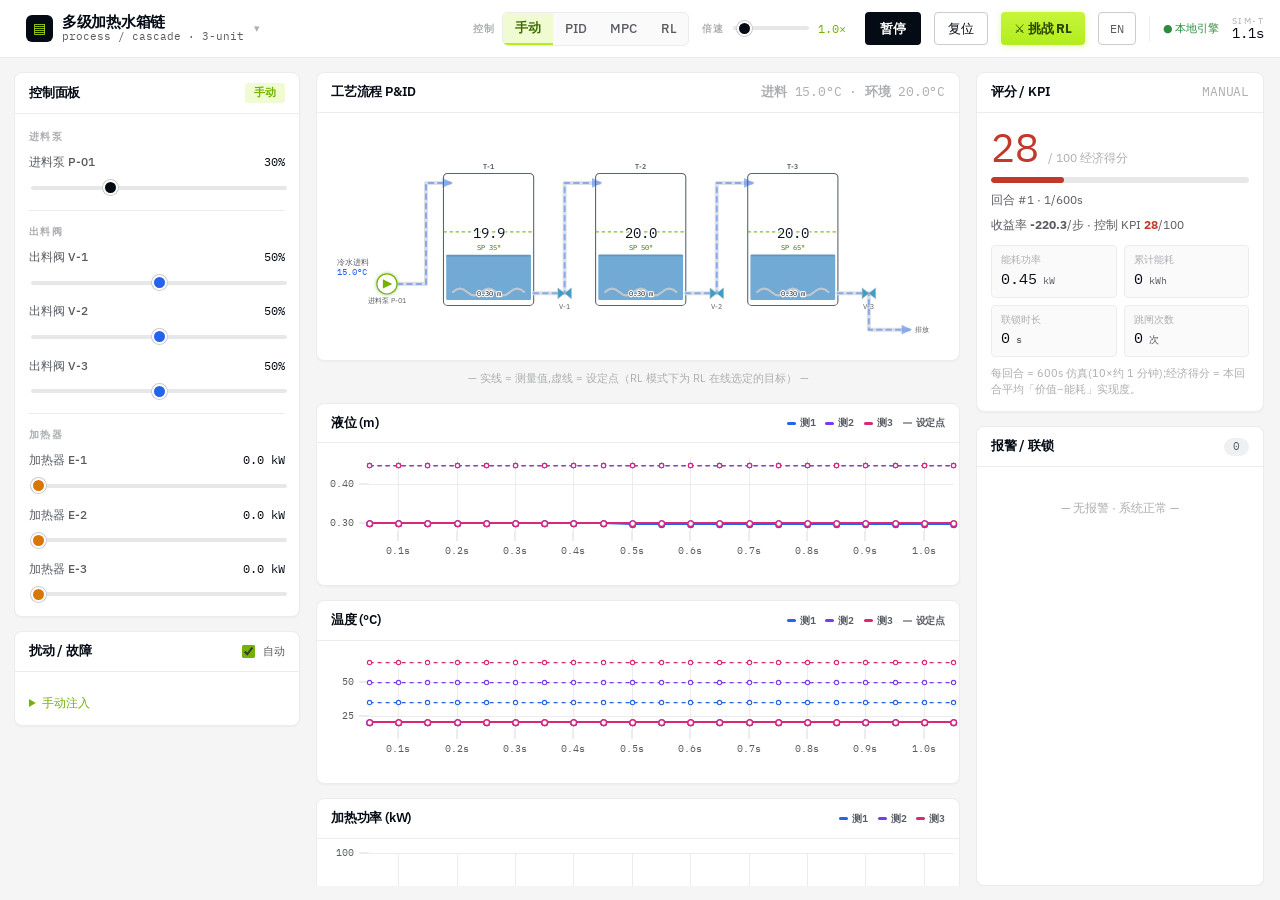
==== frontend/index.html @ 70535f4a "feat(heater): refinery fired-heater scenario #5 — outlet temp + fuel/O₂-trim optimization; remove fi" ====
<!DOCTYPE html>
<html lang="zh">
<head>
  <meta charset="UTF-8" />
  <meta name="viewport" content="width=device-width, initial-scale=1.0" />
  <title>AIO-Gym · 过程控制环境</title>
  <link rel="stylesheet" href="./vendor/uPlot.min.css" />
  <link rel="stylesheet" href="./css/tier0.css" />
  <link rel="stylesheet" href="./css/styles.css" />
</head>
<body>
  <!-- ===== Topbar (Header + Controls) ===== -->
  <header class="topbar">
    <!-- scenario switcher (doubles as the page title) -->
    <div class="scn-switch" id="scn-switch">
      <button class="scn-btn" id="scn-btn" aria-haspopup="true">
        <span class="scn-mark" id="scn-mark">◫</span>
        <span class="scn-titles">
          <span class="scn-name" id="scn-title">多级加热水箱链</span>
          <span class="scn-path mono" id="scn-path">process / heated-tank-cascade</span>
        </span>
        <span class="scn-chev">▾</span>
      </button>
      <div class="scn-menu" id="scenario-seg" hidden>
        <button data-scenario="cascade" class="active">
          <span class="mk">▤</span><span class="mt" data-zh="多级加热水箱链" data-en="Heated-Tank Cascade" data-ja="多段加熱タンクチェーン">多级加热水箱链</span>
        </button>
        <button data-scenario="quadruple">
          <span class="mk">◫</span><span class="mt" data-zh="四水箱过程" data-en="Quadruple-Tank" data-ja="4タンクプロセス">四水箱过程</span>
        </button>
        <button data-scenario="cstr">
          <span class="mk">⊚</span><span class="mt" data-zh="放热反应器 CSTR" data-en="Exothermic CSTR" data-ja="発熱反応器 CSTR">放热反应器 CSTR</span>
        </button>
        <button data-scenario="hvac">
          <span class="mk">⌂</span><span class="mt" data-zh="双区 HVAC 温控" data-en="Two-Zone HVAC" data-ja="2ゾーン HVAC 温度制御">双区 HVAC 温控</span>
        </button>
        <button data-scenario="heater">
          <span class="mk">♨</span><span class="mt" data-zh="管式加热炉" data-en="Fired Heater" data-ja="管式加熱炉">管式加热炉</span>
        </button>
      </div>
    </div>

    <div class="tb-spacer"></div>

    <div class="ctl-group">
      <span class="ctl-lbl" data-zh="控制" data-en="Mode" data-ja="制御">控制</span>
      <div class="seg" id="mode-seg" title="控制模式 / Control mode">
        <button data-mode="manual" class="active" data-zh="手动" data-en="Manual" data-ja="手動">手动</button>
        <button data-mode="pid">PID</button>
        <button data-mode="mpc" title="APC 风格多变量 MPC / APC-style MPC">MPC</button>
        <button data-mode="rl" title="RL 监督控制：RL 设定点 → PID / RL supervisory control">RL</button>
      </div>
    </div>

    <div class="tb-speed" title="仿真倍速 / Sim speed">
      <span class="ctl-lbl" data-zh="倍速" data-en="Speed" data-ja="速度">倍速</span>
      <input type="range" id="speed" min="0.5" max="10" step="0.5" value="1" />
      <span id="speed-val" class="mono">1.0×</span>
    </div>

    <button id="btn-run" class="btn-primary">暂停</button>
    <button id="btn-reset" class="btn-secondary" data-zh="复位" data-en="Reset" data-ja="リセット">复位</button>
    <a href="./challenge.html" class="challenge-link" title="人类 vs RL 小游戏 / Human vs RL game" data-zh="⚔ 挑战 RL" data-en="⚔ Beat the RL" data-ja="⚔ RL に挑戦">⚔ 挑战 RL</a>
    <button id="lang-btn" class="lang-btn" title="中文 / English">EN</button>

    <div class="tb-status">
      <span class="conn off" id="conn">● 连接中</span>
      <span class="clk"><span class="lbl">SIM-T</span><span id="clock" class="mono">0.0s</span></span>
    </div>
  </header>

  <!-- ===== Workspace ===== -->
  <main class="grid">
    <section class="col col-left">
      <div class="panel" id="control-panel">
        <div class="panel-h"><span data-zh="控制面板" data-en="Control" data-ja="制御パネル">控制面板</span><span id="control-sub" class="tag">手动</span></div>
        <div class="panel-b" id="control-body"></div>
      </div>
      <div class="panel" id="disturb-panel">
        <div class="panel-h"><span data-zh="扰动 / 故障" data-en="Disturbance / Fault" data-ja="外乱 / 故障">扰动 / 故障</span>
          <label class="auto-ev" title="周期性随机扰动/故障(冷进料阶跃、需求激增、设备故障)· periodic random disturbances"><input type="checkbox" id="auto-events" checked /> <span data-zh="自动" data-en="Auto" data-ja="自動">自动</span></label>
        </div>
        <div class="panel-b" id="disturb-body"></div>
      </div>
    </section>

    <section class="col col-center">
      <div class="panel schematic-panel">
        <div class="panel-h"><span data-zh="工艺流程 P&amp;ID" data-en="Process P&amp;ID" data-ja="プロセスフロー P&amp;ID">工艺流程 P&amp;ID</span><span id="env-readout" class="muted mono"></span></div>
        <div class="panel-b" id="schematic-host"></div>
      </div>
      <div class="charts" id="charts-host"></div>
    </section>

    <section class="col col-right">
      <div class="panel" id="score-panel">
        <div class="panel-h"><span data-zh="评分 / KPI" data-en="Score / KPI" data-ja="スコア / KPI">评分 / KPI</span><span id="score-mode" class="muted mono"></span></div>
        <div class="panel-b" id="score-body"></div>
      </div>
      <div class="panel alarm-panel">
        <div class="panel-h"><span data-zh="报警 / 联锁" data-en="Alarms / Interlocks" data-ja="アラーム / インターロック">报警 / 联锁</span><span id="alarm-count" class="badge">0</span></div>
        <div class="panel-b" id="alarm-body"><div class="no-alarm">— 无报警 —</div></div>
      </div>
    </section>
  </main>

  <div id="toast-host" class="toast-host"></div>

  <script src="./vendor/uPlot.iife.min.js"></script>
  <script type="module" src="./js/app.js?v=19"></script>
</body>
</html>
---- frontend/vendor/uPlot.min.css ----
.uplot, .uplot *, .uplot *::before, .uplot *::after {box-sizing: border-box;}.uplot {font-family: system-ui, -apple-system, "Segoe UI", Roboto, "Helvetica Neue", Arial, "Noto Sans", sans-serif, "Apple Color Emoji", "Segoe UI Emoji", "Segoe UI Symbol", "Noto Color Emoji";line-height: 1.5;width: min-content;}.u-title {text-align: center;font-size: 18px;font-weight: bold;}.u-wrap {position: relative;user-select: none;}.u-over, .u-under {position: absolute;}.u-under {overflow: hidden;}.uplot canvas {display: block;position: relative;width: 100%;height: 100%;}.u-axis {position: absolute;}.u-legend {font-size: 14px;margin: auto;text-align: center;}.u-inline {display: block;}.u-inline * {display: inline-block;}.u-inline tr {margin-right: 16px;}.u-legend th {font-weight: 600;}.u-legend th > * {vertical-align: middle;display: inline-block;}.u-legend .u-marker {width: 1em;height: 1em;margin-right: 4px;background-clip: padding-box !important;}.u-inline.u-live th::after {content: ":";vertical-align: middle;}.u-inline:not(.u-live) .u-value {display: none;}.u-series > * {padding: 4px;}.u-series th {cursor: pointer;}.u-legend .u-off > * {opacity: 0.3;}.u-select {background: rgba(0,0,0,0.07);position: absolute;pointer-events: none;}.u-cursor-x, .u-cursor-y {position: absolute;left: 0;top: 0;pointer-events: none;will-change: transform;}.u-hz .u-cursor-x, .u-vt .u-cursor-y {height: 100%;border-right: 1px dashed #607D8B;}.u-hz .u-cursor-y, .u-vt .u-cursor-x {width: 100%;border-bottom: 1px dashed #607D8B;}.u-cursor-pt {position: absolute;top: 0;left: 0;border-radius: 50%;border: 0 solid;pointer-events: none;will-change: transform;/*this has to be !important since we set inline "background" shorthand */background-clip: padding-box !important;}.u-axis.u-off, .u-select.u-off, .u-cursor-x.u-off, .u-cursor-y.u-off, .u-cursor-pt.u-off {display: none;}
---- frontend/css/tier0.css ----
/* ============================================================
   Tier0 Design System tokens for the Heated-Tank Sandbox.
   Derived from tier0-design: tokens/core.css + product.css.
   Light enterprise workspace; FX Green as accent only.
   ============================================================ */
@font-face {
  font-family: "IBM Plex Sans";
  src: url("../vendor/fonts/IBMPlexSans-VariableFont_wdth,wght.ttf") format("truetype");
  font-weight: 100 700; font-style: normal; font-display: swap;
}
@font-face {
  font-family: "IBM Plex Mono";
  src: url("../vendor/fonts/IBMPlexMono-Regular.ttf") format("truetype");
  font-weight: 400 600; font-style: normal; font-display: swap;
}

:root {
  /* Brand */
  --fx-black:   #050B14;
  --fx-lime:    #B2ED1D;   /* brand accent on dark only */
  --fx-deep-green: #73B200;

  /* Green scale */
  --fx-green-1: #F0FBD2;   /* subtle bg, row hover, tag bg, active-soft */
  --fx-green-2: #DDF59C;
  --fx-green-4: #CCF368;   /* light-UI primary/highlight button fill */
  --fx-on-lime: #333333;

  /* Neutral ink */
  --fx-black-0: #050B14;
  --fx-black-4: #585C62;
  --fx-black-2: #ACAEB1;
  --fx-black-1: #CDCED0;

  /* Surface & border */
  --fx-white:   #FFFFFF;
  --bg-canvas:  #F5F5F5;
  --bg-secondary:#FAFAFA;
  --border:     #ECECEC;
  --border-strong: #CCCCCC;

  /* Semantic text */
  --text:       var(--fx-black-0);
  --text-2:     var(--fx-black-4);
  --text-3:     var(--fx-black-2);

  /* Status (control-room semantics; not in core but conventional) */
  --ok:    #2E8B3D;
  --warn:  #C77700;
  --warn-bg: #FBF1DC;
  --crit:  #C0392B;
  --crit-bg: #FBE7E4;
  --info:  #2563EB;

  /* Data-viz palette (per tank) — readable on white, distinct from lime accent */
  --series-1: #2563EB;
  --series-2: #7C3AED;
  --series-3: #DB2777;
  --series-4: #0D9488;
  --series-5: #D97706;

  /* Radii / spacing / type */
  --radius: 4px;
  --radius-panel: 8px;
  --font-sans: "IBM Plex Sans", "PingFang SC", "Microsoft YaHei", system-ui, sans-serif;
  --font-mono: "IBM Plex Mono", Menlo, Consolas, monospace;
}
---- frontend/css/styles.css ----
/* ============ Heated-Tank Sandbox — Tier0 product workspace ============ */
*{box-sizing:border-box}
html,body{margin:0;height:100%}
body{
  background:var(--bg-canvas); color:var(--text);
  font-family:var(--font-sans); font-size:13px; line-height:1.45;
  -webkit-font-smoothing:antialiased; overflow:hidden;
  display:flex; flex-direction:column; height:100vh;
}
.mono{font-family:var(--font-mono); font-variant-numeric:tabular-nums}
.muted{color:var(--text-3)}
button{font-family:inherit}

/* ---------------- Topbar (Header + Controls) ---------------- */
.topbar{
  flex:0 0 auto; height:58px; background:var(--fx-white);
  border-bottom:1px solid var(--border); display:flex; align-items:center;
  gap:13px; padding:0 16px; z-index:6;
}
.tb-spacer{flex:1}

/* scenario switcher (doubles as page title) */
.scn-switch{position:relative}
.scn-btn{
  display:flex; align-items:center; gap:9px; background:transparent;
  border:1px solid transparent; border-radius:7px; padding:5px 9px; cursor:pointer; transition:.13s;
}
.scn-btn:hover{background:var(--bg-secondary); border-color:var(--border)}
.scn-mark{
  width:27px; height:27px; flex:0 0 27px; display:grid; place-items:center;
  background:var(--fx-black-0); color:var(--fx-lime); border-radius:6px; font-size:14px;
}
.scn-titles{display:flex; flex-direction:column; align-items:flex-start; line-height:1.12}
.scn-name{font-size:15px; font-weight:600; letter-spacing:-.3px; color:var(--text)}
.scn-path{font-size:10.5px; color:var(--text-2)}
.scn-chev{color:var(--text-3); font-size:11px; transition:transform .15s; margin-left:1px}
.scn-switch.open .scn-chev{transform:rotate(180deg)}
.scn-menu{
  position:absolute; top:calc(100% + 6px); left:0; min-width:286px; z-index:30;
  background:#fff; border:1px solid var(--border); border-radius:8px; padding:6px;
  box-shadow:0 10px 30px rgba(5,11,20,.13);
}
.scn-menu[hidden]{display:none}
.scn-menu button{
  display:flex; align-items:flex-start; gap:11px; width:100%; text-align:left;
  background:transparent; border:0; border-radius:6px; padding:9px 10px; cursor:pointer; transition:.12s;
}
.scn-menu button:hover{background:var(--bg-secondary)}
.scn-menu button.active{background:var(--fx-green-1)}
.scn-menu .mk{
  width:25px; height:25px; flex:0 0 25px; display:grid; place-items:center; border-radius:5px;
  background:var(--bg-secondary); border:1px solid var(--border); color:var(--text-2); font-size:13px; margin-top:1px;
}
.scn-menu button.active .mk{background:var(--fx-black-0); color:var(--fx-lime); border-color:var(--fx-black-0)}
.scn-menu .mt{display:flex; flex-direction:column; gap:2px; font-size:13.5px; font-weight:600; color:var(--text)}
.scn-menu .mt small{font-weight:400; font-size:10.5px; color:var(--text-2); letter-spacing:0}
.scn-menu button.active .mt{color:var(--fx-deep-green)}

/* control groups */
.ctl-group{display:flex; align-items:center; gap:7px}
.ctl-lbl{font-size:9.5px; font-weight:600; letter-spacing:1px; text-transform:uppercase; color:var(--text-3)}

.seg{display:inline-flex; background:var(--bg-secondary); border:1px solid var(--border); border-radius:6px; overflow:hidden}
.seg button{
  background:transparent; color:var(--text-2); border:0; padding:6px 12px;
  font-size:12.5px; font-weight:500; cursor:pointer; transition:.13s; letter-spacing:-.2px;
  border-bottom:2px solid transparent;
}
.seg.sm button{padding:6px 10px; font-size:12px}
.seg button:hover:not(:disabled):not(.active){background:var(--fx-green-1); color:var(--text)}
.seg button.active{background:var(--fx-green-1); color:#3F6B00; font-weight:600; border-bottom-color:var(--fx-lime)}
.seg button:disabled{opacity:.4; cursor:not-allowed}

.tb-speed{display:flex; align-items:center; gap:7px}
.tb-speed input[type=range]{width:76px}
#speed-val{color:var(--fx-deep-green); min-width:34px; font-weight:600; font-size:12px}

/* Challenge-mode entry (human vs RL) — lime call-to-action */
.challenge-link{
  display:inline-flex; align-items:center; height:33px; padding:0 13px; text-decoration:none;
  background:linear-gradient(180deg,#C6F53A,var(--fx-lime)); color:#2B4500; border-radius:var(--radius);
  font-size:12.5px; font-weight:700; letter-spacing:-.2px; white-space:nowrap; transition:.13s;
  box-shadow:0 1px 6px rgba(178,237,29,.35);
}
.challenge-link:hover{filter:brightness(1.05); transform:translateY(-1px)}

.btn-primary{
  background:var(--fx-black-0); color:#fff; border:0; height:33px; padding:0 15px;
  border-radius:var(--radius); font-size:12.5px; font-weight:600; cursor:pointer;
  letter-spacing:-.2px; transition:.13s;
}
.btn-primary:hover{background:#16202C; box-shadow:inset 0 -2px 0 var(--fx-green-4)}
.btn-primary.paused{background:#16202C; box-shadow:inset 0 -2px 0 var(--fx-deep-green)}
.btn-secondary{
  background:transparent; color:var(--text); border:1px solid var(--border-strong);
  height:33px; padding:0 13px; border-radius:var(--radius); font-size:12.5px; font-weight:500; cursor:pointer; transition:.13s;
}
.btn-secondary:hover{background:var(--fx-green-1); border-color:var(--fx-green-2)}
.lang-btn{
  background:transparent; color:var(--text-2); border:1px solid var(--border-strong);
  height:33px; min-width:38px; padding:0 9px; border-radius:var(--radius);
  font-size:12px; font-weight:600; cursor:pointer; transition:.13s; font-family:var(--font-mono);
}
.lang-btn:hover{background:var(--fx-green-1); border-color:var(--fx-green-2); color:var(--text)}

.tb-status{display:flex; align-items:center; gap:12px; padding-left:13px; border-left:1px solid var(--border)}
.tb-status .conn{font-size:11px}
.tb-status .conn.on{color:var(--ok)} .tb-status .conn.off{color:var(--text-3)}
.clk{display:flex; flex-direction:column; align-items:flex-end; line-height:1.08}
.clk .lbl{font-size:8.5px; letter-spacing:1.5px; color:var(--text-3)}
.clk .mono{font-size:14px; font-weight:600; color:var(--text)}

/* ---------------- Grid ---------------- */
.grid{
  flex:1; display:grid; gap:14px; padding:14px;
  grid-template-columns:288px minmax(0,1fr) 290px; overflow:hidden;
}
.col{display:flex; flex-direction:column; gap:14px; min-height:0; overflow-y:auto; padding-right:2px}
.col-center{overflow-y:auto; overflow-x:hidden}
/* Panels must keep their natural height: if a column runs short, it scrolls
   (overflow-y:auto above) instead of shrinking panels — which, with .panel
   overflow:hidden, would clip bottom controls and make them unreachable. */
.col>.panel{flex-shrink:0}

/* ---------------- Panels ---------------- */
.panel{
  background:var(--fx-white); border:1px solid var(--border); border-radius:var(--radius-panel);
  overflow:hidden; box-shadow:0 1px 2px rgba(5,11,20,.04);
}
.panel-h{
  display:flex; align-items:center; justify-content:space-between;
  padding:10px 14px; font-size:13px; font-weight:600; letter-spacing:-.2px;
  border-bottom:1px solid var(--border); color:var(--text);
}
.panel-b{padding:14px}
.schematic-panel{flex:0 0 auto}
.schematic-panel .panel-b{padding:8px 8px 4px}
.tag{background:var(--fx-green-1); color:var(--fx-deep-green); font-size:11px; font-weight:600; padding:2px 9px; border-radius:3px; letter-spacing:0}

/* ---------------- Controls ---------------- */
.group-title{font-size:10px; letter-spacing:1.4px; color:var(--text-3); margin:2px 0 9px; text-transform:uppercase; font-weight:600}
.divider{height:1px; background:var(--border); margin:14px 0}
.ctrl-row{margin-bottom:12px}
.ctrl-row:last-child{margin-bottom:0}
.ctrl-label{display:flex; justify-content:space-between; font-size:12px; margin-bottom:6px}
.ctrl-label .name{color:var(--text-2); font-weight:500}
.ctrl-label .val{color:var(--text); font-weight:600; font-family:var(--font-mono)}

input[type=range]{
  -webkit-appearance:none; width:100%; height:4px; border-radius:3px; background:#E6E7E9; outline:none;
}
input[type=range]::-webkit-slider-thumb{
  -webkit-appearance:none; width:15px; height:15px; border-radius:50%;
  background:var(--fx-black-0); cursor:pointer; border:2px solid #fff; box-shadow:0 0 0 1px var(--border-strong);
}
input.valve::-webkit-slider-thumb{background:var(--series-1)}
input.heater::-webkit-slider-thumb{background:var(--series-5)}
input.gamma::-webkit-slider-thumb{background:var(--fx-deep-green)}

.sp-head{display:grid; grid-template-columns:auto 1fr 1fr; gap:8px; font-size:10px; color:var(--text-3); margin-bottom:5px}
.sp-row{display:grid; grid-template-columns:46px 1fr 1fr; gap:8px; align-items:center; margin-bottom:7px}
.sp-row label{font-size:11.5px; color:var(--text-2)}
input[type=number]{
  width:100%; background:var(--fx-white); border:1px solid var(--border-strong); color:var(--text);
  border-radius:var(--radius); padding:5px 7px; font-family:var(--font-mono); font-size:12px;
}
input[type=number]:focus,select:focus{outline:none; border-color:var(--fx-deep-green); box-shadow:0 0 0 2px rgba(115,178,0,.15)}

.gain-grid{display:grid; grid-template-columns:auto repeat(3,1fr); gap:6px; align-items:center; font-size:11px}
.gain-grid .gh{font-size:10px; color:var(--text-3); text-align:center}
.gain-grid label{color:var(--text-2)}
.gain-grid input{width:100%; background:var(--fx-white); border:1px solid var(--border-strong); color:var(--text); border-radius:var(--radius); padding:4px; font-family:var(--font-mono); font-size:11px}
details.tune{margin-top:8px}
details.tune summary{cursor:pointer; font-size:12px; color:var(--fx-deep-green); user-select:none; font-weight:500}
.phase-tag{margin:7px 0 4px; font-size:11.5px; font-weight:600; color:var(--fx-deep-green); letter-spacing:-.2px}
.hint{font-size:10.5px; color:var(--text-3); line-height:1.5}
.rl-status{font-size:11.5px; font-family:var(--font-mono); color:var(--text-2); background:var(--bg-secondary); border:1px solid var(--border); border-radius:var(--radius); padding:6px 9px; margin-bottom:10px}
.rl-load{display:flex; flex-direction:column; gap:5px; font-size:11px; color:var(--text-2); margin-bottom:8px}
.rl-load input[type=file]{font-size:11px; color:var(--text-2)}
.rl-builtin{width:100%; background:var(--fx-white); border:1px solid var(--border-strong); color:var(--text); border-radius:var(--radius); padding:4px 6px; font-size:11.5px; cursor:pointer}
.reward-formula{font-family:var(--font-mono); font-size:11.5px; color:var(--text); background:var(--bg-secondary); border:1px solid var(--border); border-left:3px solid var(--fx-deep-green); border-radius:var(--radius); padding:7px 9px; margin:4px 0 6px; line-height:1.5}
.tag.on{background:#E6F4EA; color:var(--ok)}
.ep-spark{display:flex; align-items:flex-end; gap:2px; height:26px; margin:2px 0 10px}
.ep-spark>i{flex:1; min-width:3px; border-radius:1px; opacity:.85}
.toast-host{position:fixed; top:64px; left:50%; transform:translateX(-50%); z-index:9999; display:flex; flex-direction:column; gap:8px; align-items:center; pointer-events:none}
.toast{display:flex; align-items:center; gap:9px; background:var(--fx-white); border:1px solid var(--border-strong); border-left:4px solid var(--fx-deep-green); border-radius:8px; box-shadow:0 6px 24px rgba(0,0,0,.14); padding:9px 14px; font-size:13px; color:var(--text); animation:toastIn .25s ease; max-width:80vw}
.toast.fault{border-left-color:#C0392B}
.toast .tdot{width:8px; height:8px; border-radius:50%; background:var(--fx-deep-green); flex:none}
.toast.fault .tdot{background:#C0392B}
.toast.out{animation:toastOut .4s ease forwards}
@keyframes toastIn{from{opacity:0; transform:translateY(-10px)}to{opacity:1; transform:translateY(0)}}
@keyframes toastOut{to{opacity:0; transform:translateY(-10px)}}
.auto-ev{display:flex; align-items:center; gap:5px; font-size:11px; color:var(--text-2); cursor:pointer; font-weight:500}
.auto-ev input{accent-color:var(--fx-deep-green)}

/* ---------------- Disturbances ---------------- */
.dist-item{display:flex; align-items:center; justify-content:space-between; gap:8px; margin-bottom:8px}
.dist-item .dn{font-size:12px; color:var(--text)}
.dist-item .dn small{color:var(--text-3); display:block; font-size:10px}
.toggle{position:relative; width:36px; height:20px; border-radius:11px; background:#D7D9DC; border:1px solid var(--border-strong); cursor:pointer; transition:.16s; flex:0 0 auto}
.toggle.on{background:var(--warn); border-color:var(--warn)}
.toggle::after{content:''; position:absolute; top:2px; left:2px; width:14px; height:14px; border-radius:50%; background:#fff; transition:.16s; box-shadow:0 1px 2px rgba(0,0,0,.2)}
.toggle.on::after{left:18px}
.dist-param{display:flex; align-items:center; gap:6px; margin:2px 0 10px}
.dist-param span{font-size:11px; color:var(--text-2)}
.dist-param input{width:68px; background:var(--fx-white); border:1px solid var(--border-strong); color:var(--text); border-radius:var(--radius); padding:3px 6px; font-family:var(--font-mono); font-size:11px}
.dist-param select{background:var(--fx-white); border:1px solid var(--border-strong); color:var(--text); border-radius:var(--radius); padding:3px; font-size:11px}

/* ---------------- Schematic ---------------- */
#schematic-host{width:100%}
#schematic-host svg{width:100%; height:auto; display:block; max-height:42vh}
.pipe-flow{animation:dash 1s linear infinite}
@keyframes dash{to{stroke-dashoffset:-14}}

/* ---------------- Charts ---------------- */
.charts{flex:1; display:flex; flex-direction:column; gap:14px; min-height:0}
.chart-panel{flex:0 0 auto}
.chart{padding:6px 4px 4px}
.legend{display:flex; gap:10px; font-size:10px}
.legend span{display:flex; align-items:center; gap:4px; color:var(--text-2)}
.legend i{width:9px; height:3px; border-radius:2px; display:inline-block}
.legend i.sp-swatch{height:0; border-top:2px dashed #9aa0a6; border-radius:0}
.chart-caption{font-size:10.5px; color:var(--text-3); text-align:center; margin:-4px 0 2px}
.u-legend{display:none !important}

/* ---------------- Score / KPI ---------------- */
.score-big{display:flex; align-items:baseline; gap:9px; margin-bottom:10px}
.score-num{font-size:40px; font-weight:700; font-family:var(--font-mono); line-height:1}
.score-unit{color:var(--text-3); font-size:12px}
.score-sub{font-size:11.5px; color:var(--text-2); margin:-4px 0 12px; line-height:1.5}
.score-bar{height:6px; border-radius:3px; background:#E6E7E9; overflow:hidden; margin-bottom:12px}
.score-bar>i{display:block; height:100%; border-radius:3px; transition:width .3s, background .3s}
.kpi-grid{display:grid; grid-template-columns:1fr 1fr; gap:7px}
.kpi{background:var(--bg-secondary); border:1px solid var(--border); border-radius:var(--radius); padding:7px 9px}
.kpi .k{font-size:10px; color:var(--text-3)}
.kpi .v{font-size:15px; font-weight:700; font-family:var(--font-mono); color:var(--text)}
.kpi .v small{font-size:10px; color:var(--text-2); font-weight:500}
.pen-title{font-size:10px; color:var(--text-3); letter-spacing:1.2px; margin:11px 0 4px; font-weight:600}
.pen-row{display:flex; justify-content:space-between; font-size:11.5px; padding:3px 0; border-bottom:1px dashed var(--border)}
.pen-row span:last-child{font-family:var(--font-mono); color:var(--crit)}

/* ---------------- Alarms ---------------- */
.alarm-panel{flex:1; min-height:130px; display:flex; flex-direction:column}
.alarm-panel .panel-b{overflow-y:auto; flex:1}
.badge{background:#EEF0F2; color:var(--text-2); border-radius:10px; padding:1px 9px; font-family:var(--font-mono); font-weight:700; font-size:11px}
.badge.warn{background:var(--warn-bg); color:var(--warn)}
.badge.crit{background:var(--crit-bg); color:var(--crit)}
.no-alarm{color:var(--text-3); text-align:center; padding:18px 0; font-size:12px}
.alarm{display:flex; align-items:center; gap:9px; padding:8px 10px; margin-bottom:6px; border-radius:var(--radius); border-left:3px solid; font-size:12px}
.alarm.warning{border-color:var(--warn); background:var(--warn-bg); color:#7A4D00}
.alarm.critical{border-color:var(--crit); background:var(--crit-bg); color:#8A2218}
.alarm .dot{width:8px; height:8px; border-radius:50%; flex:0 0 auto}
.alarm.warning .dot{background:var(--warn)}
.alarm.critical .dot{background:var(--crit); animation:pulse 1.1s infinite}
@keyframes pulse{50%{opacity:.4}}

.mini{background:var(--fx-white); border:1px solid var(--border-strong); color:var(--text-2); border-radius:var(--radius); padding:3px 9px; font-size:10.5px; cursor:pointer}
.mini:hover{background:var(--fx-green-1); color:var(--text)}
button:focus{outline:none}

::-webkit-scrollbar{width:9px; height:9px}
::-webkit-scrollbar-thumb{background:#D2D5D9; border-radius:5px; border:2px solid var(--bg-canvas)}
::-webkit-scrollbar-track{background:transparent}

@media (max-width:1240px){
  body{overflow:auto; height:auto; min-height:100vh}
  .topbar{height:auto; flex-wrap:wrap; padding:10px 14px; gap:10px}
  .tb-spacer{flex-basis:100%; height:0; order:1}
  .tb-status{margin-left:auto}
  .grid{grid-template-columns:1fr; overflow:visible}
  .col,.col-center{overflow:visible}
  .charts{flex:none}
  #schematic-host svg{max-height:none}
}
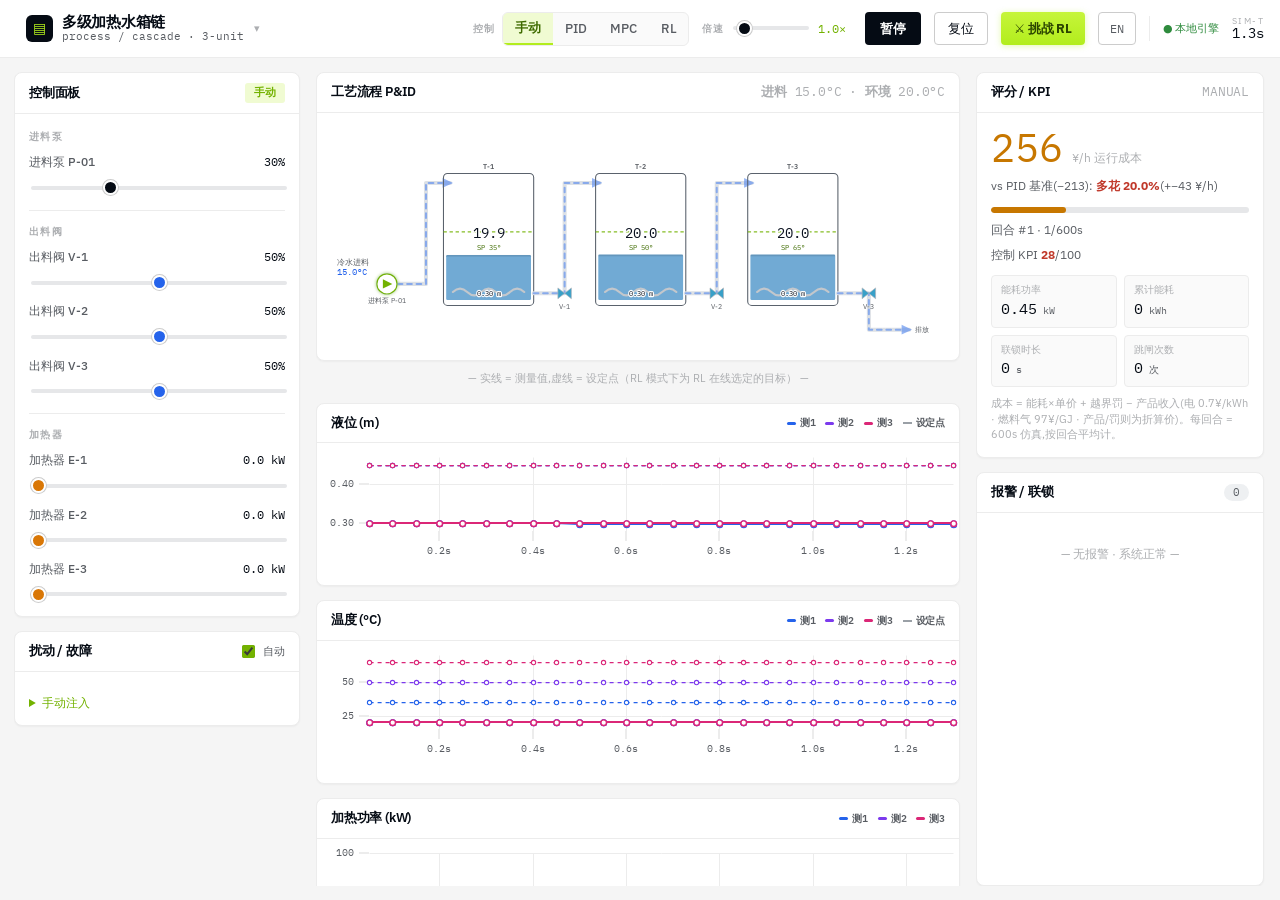
==== commit 80ba48d1: "feat(scoring): priced economics — the "economic score" is now real money (¥/h) vs a PID baseline The" ====
--- a/frontend/index.html
+++ b/frontend/index.html
@@ -107,6 +107,6 @@
   <div id="toast-host" class="toast-host"></div>
 
   <script src="./vendor/uPlot.iife.min.js"></script>
-  <script type="module" src="./js/app.js?v=19"></script>
+  <script type="module" src="./js/app.js?v=21"></script>
 </body>
 </html>
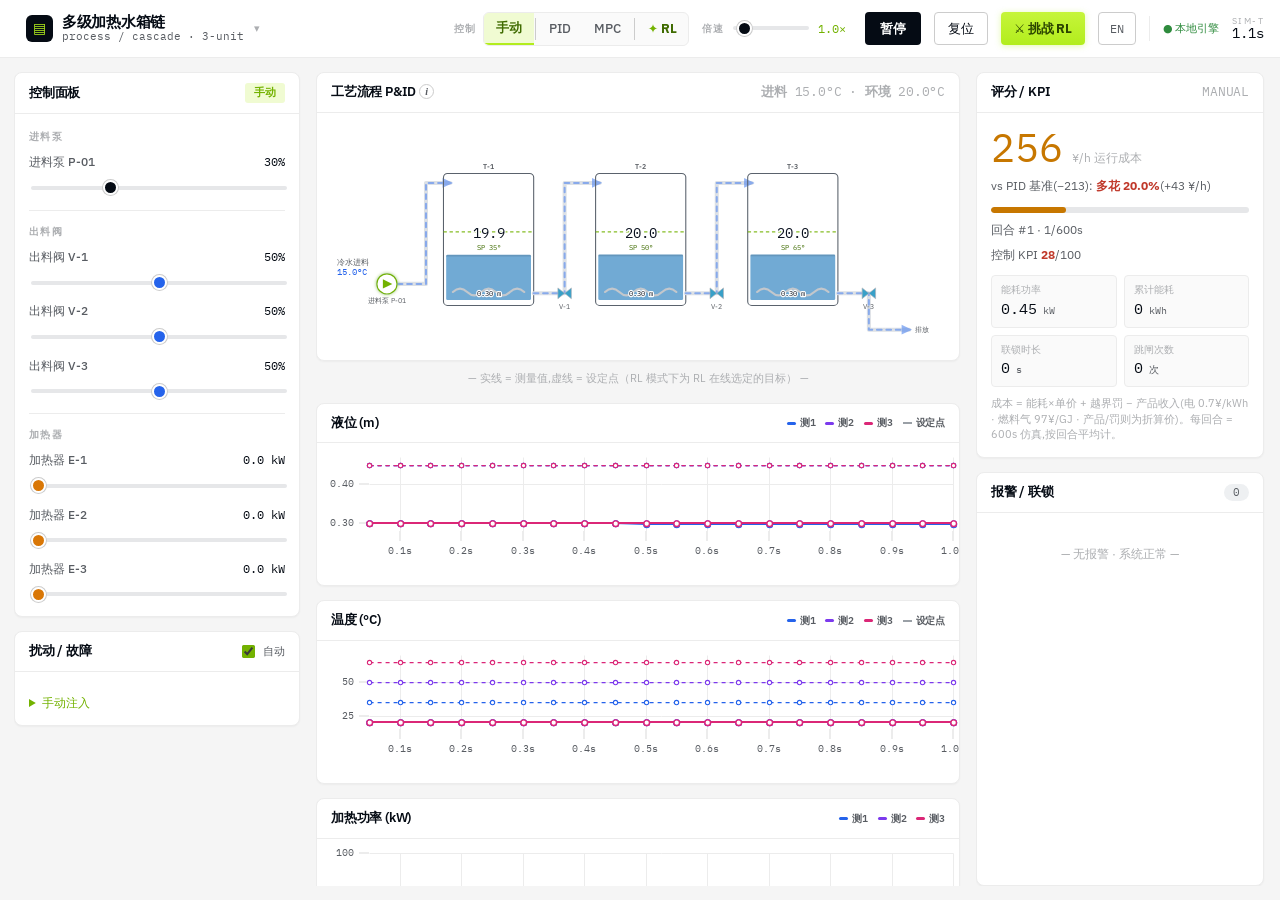
==== commit 94253a7b: "ux(p&id): principle captions → ⓘ tooltip; interlock bounds as data labels; mode buttons grouped by n" ====
--- a/frontend/index.html
+++ b/frontend/index.html
@@ -46,9 +46,11 @@
       <span class="ctl-lbl" data-zh="控制" data-en="Mode" data-ja="制御">控制</span>
       <div class="seg" id="mode-seg" title="控制模式 / Control mode">
         <button data-mode="manual" class="active" data-zh="手动" data-en="Manual" data-ja="手動">手动</button>
-        <button data-mode="pid">PID</button>
-        <button data-mode="mpc" title="APC 风格多变量 MPC / APC-style MPC">MPC</button>
-        <button data-mode="rl" title="RL 监督控制：RL 设定点 → PID / RL supervisory control">RL</button>
+        <i class="seg-div" title="传统自动 / Conventional automation"></i>
+        <button data-mode="pid" title="传统自动 · 多回路 PID / Conventional: multi-loop PID">PID</button>
+        <button data-mode="mpc" title="传统自动 · APC 风格多变量 MPC / Conventional: APC-style MPC">MPC</button>
+        <i class="seg-div" title="AI 优化 / AI optimization"></i>
+        <button data-mode="rl" class="ai" title="AI 优化 · RL 设定点 → PID 执行 / AI: RL setpoints → PID">RL</button>
       </div>
     </div>
 
@@ -86,7 +88,7 @@
 
     <section class="col col-center">
       <div class="panel schematic-panel">
-        <div class="panel-h"><span data-zh="工艺流程 P&amp;ID" data-en="Process P&amp;ID" data-ja="プロセスフロー P&amp;ID">工艺流程 P&amp;ID</span><span id="env-readout" class="muted mono"></span></div>
+        <div class="panel-h"><span><span data-zh="工艺流程 P&amp;ID" data-en="Process P&amp;ID" data-ja="プロセスフロー P&amp;ID">工艺流程 P&amp;ID</span> <span id="pid-info" class="info-i" hidden>i</span></span><span id="env-readout" class="muted mono"></span></div>
         <div class="panel-b" id="schematic-host"></div>
       </div>
       <div class="charts" id="charts-host"></div>
@@ -107,6 +109,6 @@
   <div id="toast-host" class="toast-host"></div>
 
   <script src="./vendor/uPlot.iife.min.js"></script>
-  <script type="module" src="./js/app.js?v=21"></script>
+  <script type="module" src="./js/app.js?v=22"></script>
 </body>
 </html>
--- a/frontend/css/styles.css
+++ b/frontend/css/styles.css
@@ -70,6 +70,10 @@
 .seg button:hover:not(:disabled):not(.active){background:var(--fx-green-1); color:var(--text)}
 .seg button.active{background:var(--fx-green-1); color:#3F6B00; font-weight:600; border-bottom-color:var(--fx-lime)}
 .seg button:disabled{opacity:.4; cursor:not-allowed}
+.seg .seg-div{width:1px; align-self:stretch; margin:5px 1px; background:var(--border-strong)}
+.seg button.ai{color:#3F6B00; font-weight:700}
+.seg button.ai:not(.active)::before{content:'✦ '; color:var(--fx-deep-green)}
+.seg button.ai.active{background:linear-gradient(180deg,#E4F7BD,var(--fx-green-1)); border-bottom-color:var(--fx-lime)}
 
 .tb-speed{display:flex; align-items:center; gap:7px}
 .tb-speed input[type=range]{width:76px}
@@ -136,6 +140,9 @@
 .schematic-panel{flex:0 0 auto}
 .schematic-panel .panel-b{padding:8px 8px 4px}
 .tag{background:var(--fx-green-1); color:var(--fx-deep-green); font-size:11px; font-weight:600; padding:2px 9px; border-radius:3px; letter-spacing:0}
+.info-i{display:inline-grid; place-items:center; width:15px; height:15px; border:1px solid var(--border-strong); border-radius:50%;
+  color:var(--text-2); font-size:10px; font-style:italic; font-family:Georgia,serif; cursor:help; vertical-align:1px}
+.info-i:hover{background:var(--fx-green-1); color:var(--fx-deep-green); border-color:var(--fx-green-2)}
 
 /* ---------------- Controls ---------------- */
 .group-title{font-size:10px; letter-spacing:1.4px; color:var(--text-3); margin:2px 0 9px; text-transform:uppercase; font-weight:600}
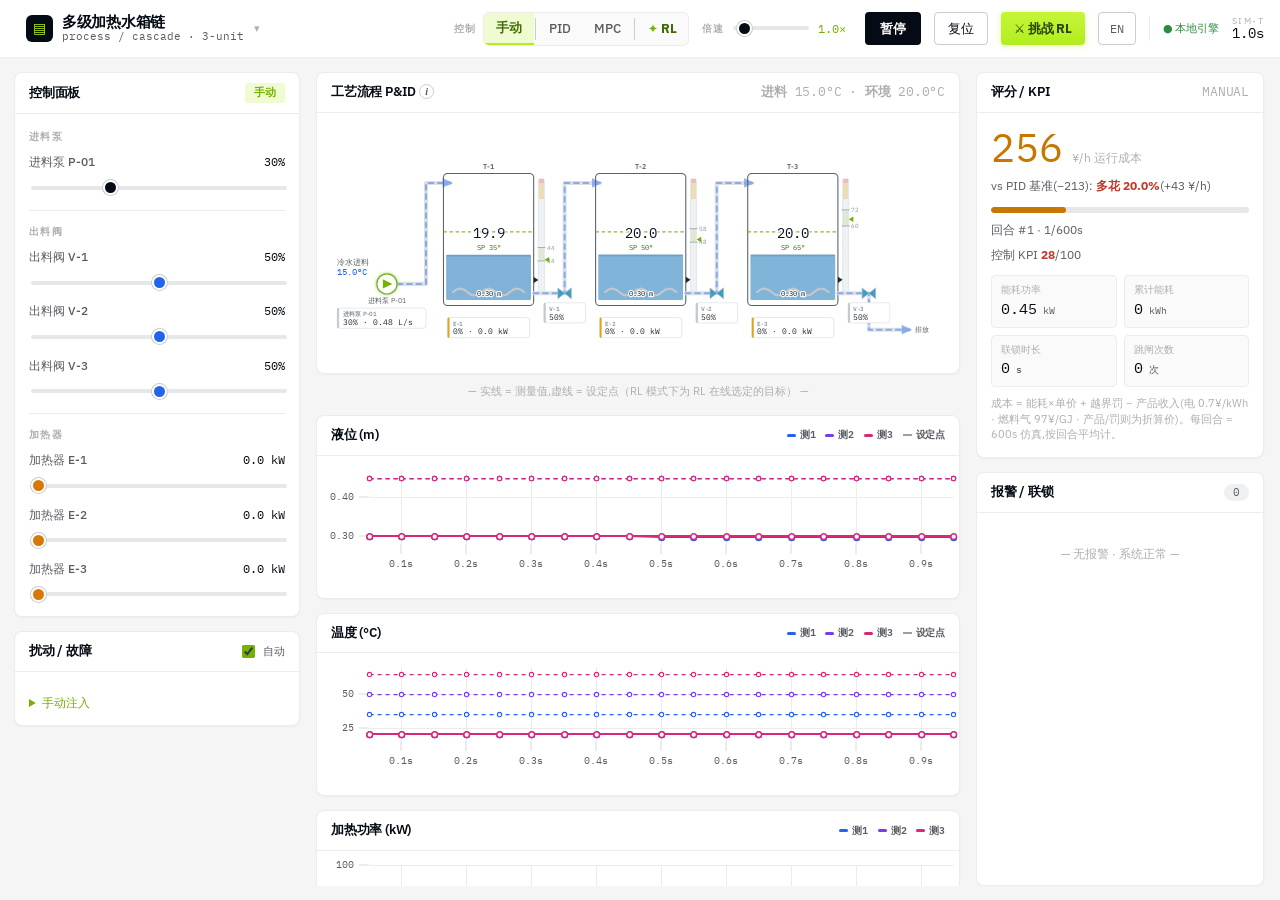
==== commit 8dcf7777: "feat(p&id): HMI v2 — high-performance-HMI rework of all five schematics Ground-up rework of the info" ====
--- a/frontend/index.html
+++ b/frontend/index.html
@@ -109,6 +109,6 @@
   <div id="toast-host" class="toast-host"></div>
 
   <script src="./vendor/uPlot.iife.min.js"></script>
-  <script type="module" src="./js/app.js?v=22"></script>
+  <script type="module" src="./js/app.js?v=23"></script>
 </body>
 </html>
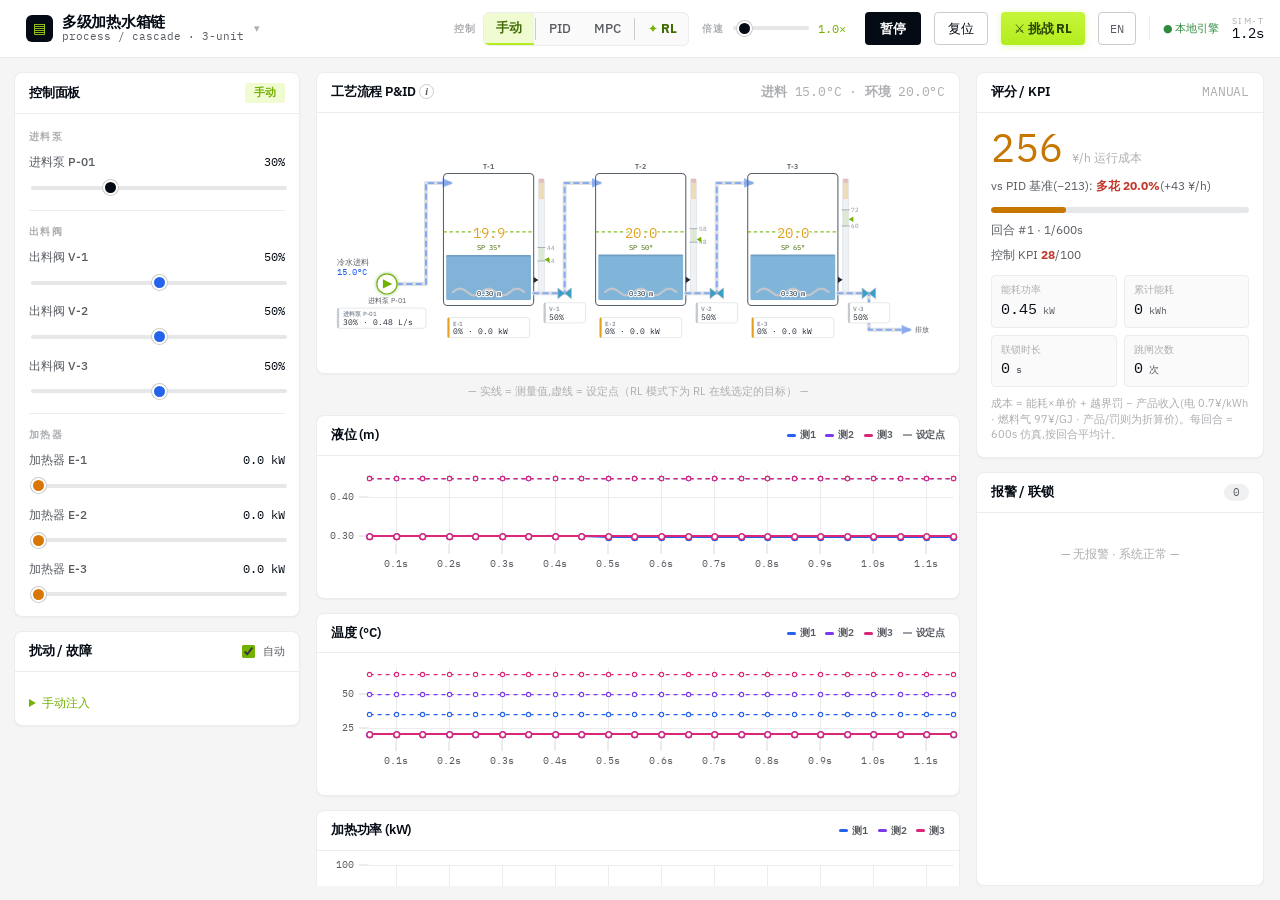
==== commit 2e98201a: "ux(challenge): always-visible round goals + goal-coloured PV readouts The objective used to live onl" ====
--- a/frontend/index.html
+++ b/frontend/index.html
@@ -109,6 +109,6 @@
   <div id="toast-host" class="toast-host"></div>
 
   <script src="./vendor/uPlot.iife.min.js"></script>
-  <script type="module" src="./js/app.js?v=23"></script>
+  <script type="module" src="./js/app.js?v=24"></script>
 </body>
 </html>
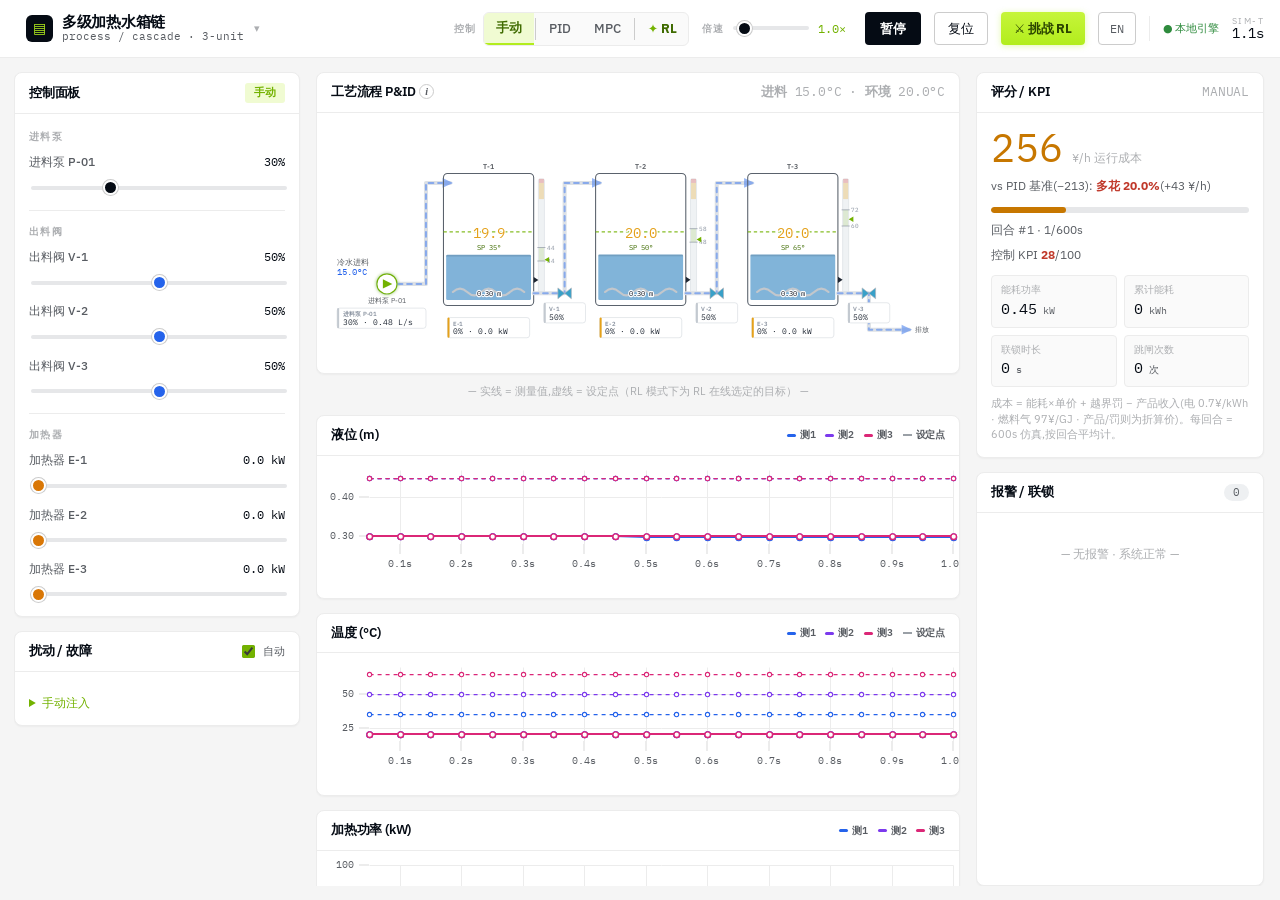
==== commit 7462e35d: "ux(challenge): guided wizard replaces the goal strip — spotlight onboarding per level Rework per fee" ====
--- a/frontend/index.html
+++ b/frontend/index.html
@@ -109,6 +109,6 @@
   <div id="toast-host" class="toast-host"></div>
 
   <script src="./vendor/uPlot.iife.min.js"></script>
-  <script type="module" src="./js/app.js?v=24"></script>
+  <script type="module" src="./js/app.js?v=25"></script>
 </body>
 </html>
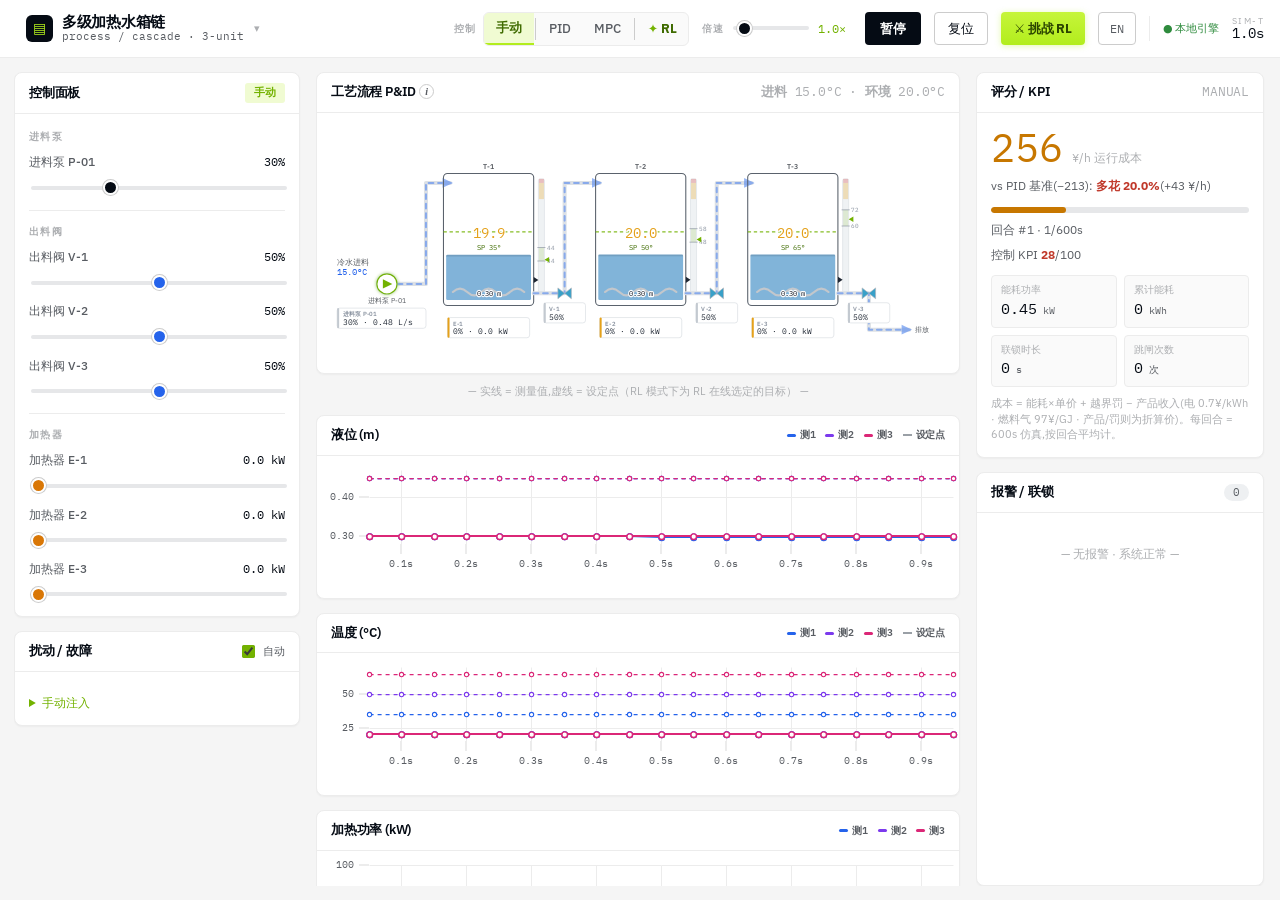
==== commit 80cf1dd4: "ux(challenge): wizard every round + briefing/behaviour consistency audit Per feedback: the guide mus" ====
--- a/frontend/index.html
+++ b/frontend/index.html
@@ -109,6 +109,6 @@
   <div id="toast-host" class="toast-host"></div>
 
   <script src="./vendor/uPlot.iife.min.js"></script>
-  <script type="module" src="./js/app.js?v=25"></script>
+  <script type="module" src="./js/app.js?v=26"></script>
 </body>
 </html>
